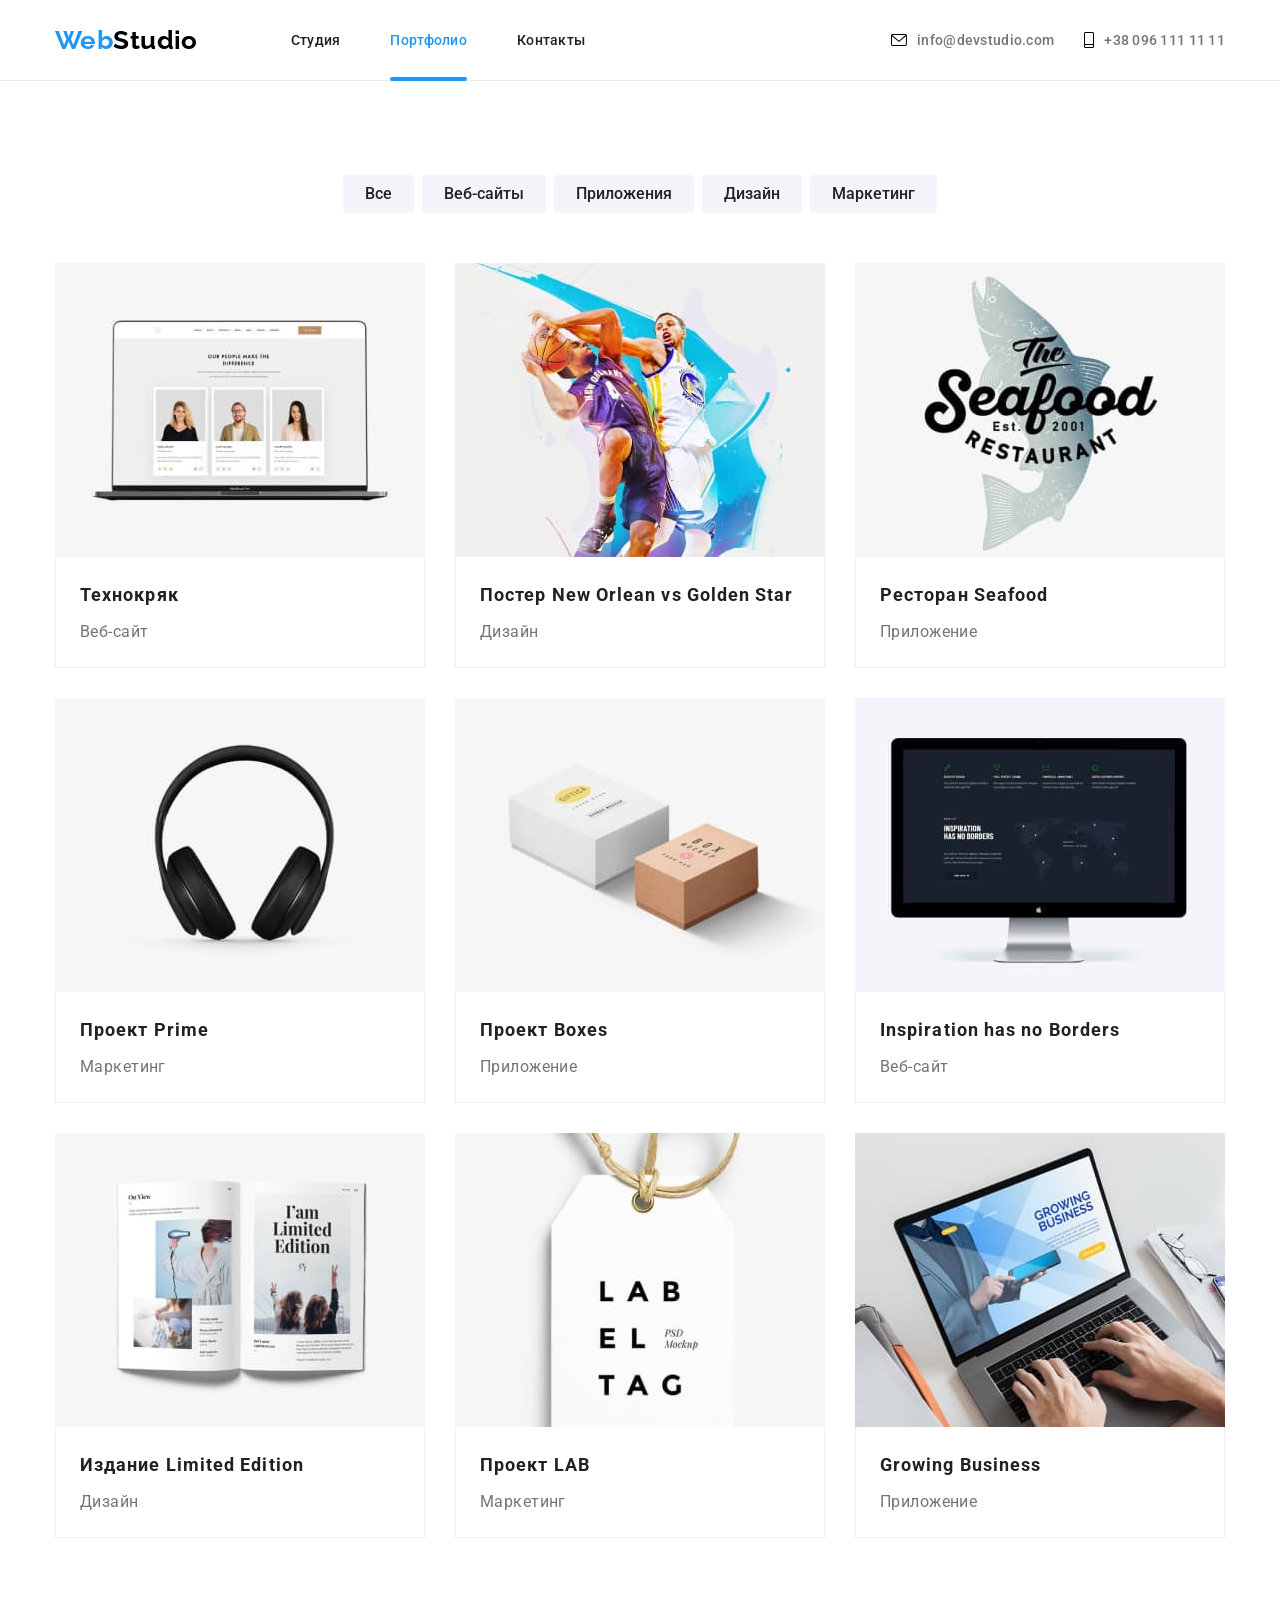
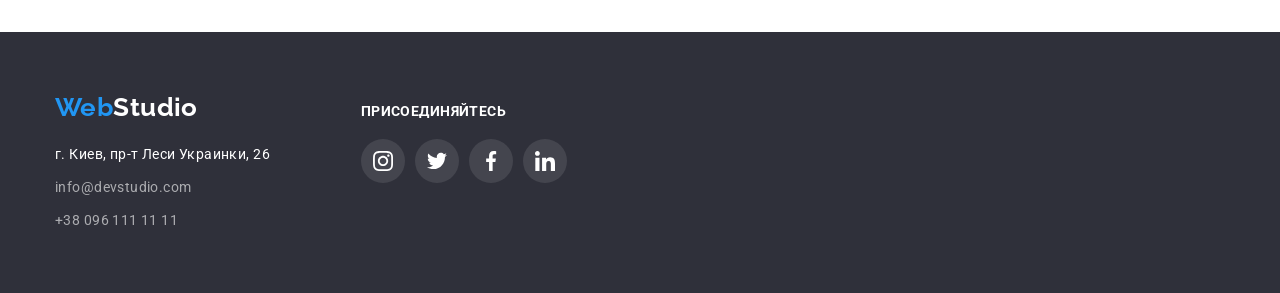
==== portfolio.html @ 58f890cc "Add files from HW5" ====
<!DOCTYPE html>
<html lang="ru">
  <head>
    <meta charset="UTF-8" />
    <meta http-equiv="X-UA-Compatible" content="IE=edge" />
    <meta name="viewport" content="width=device-width, initial-scale=1.0" />
    <title>WebStudio</title>
    <link rel="preconnect" href="https://fonts.googleapis.com" />
    <link rel="preconnect" href="https://fonts.gstatic.com" crossorigin />
    <link href="https://fonts.googleapis.com/css2?family=Roboto:wght@400;500;700;900&display=swap" rel="stylesheet" />
    <link
      rel="stylesheet"
      href="https://cdnjs.cloudflare.com/ajax/libs/modern-normalize/1.1.0/modern-normalize.min.css"
      integrity="sha512-wpPYUAdjBVSE4KJnH1VR1HeZfpl1ub8YT/NKx4PuQ5NmX2tKuGu6U/JRp5y+Y8XG2tV+wKQpNHVUX03MfMFn9Q=="
      crossorigin="anonymous"
      referrerpolicy="no-referrer"
    />
    <link rel="stylesheet" href="./css/styles.css" />
  </head>
  <body>
    <header class="header">
      <div class="container header-container">
        <nav class="nav">
          <a href="./index.html" class="logo"> <span class="logo-accent">Web</span>Studio </a>

          <ul class="list menu-list">
            <li class="menu-list-item"><a href="./index.html" class="link menu-list-link">Студия</a></li>
            <li class="menu-list-item"><a href="" class="link menu-list-link current">Портфолио</a></li>
            <li class="menu-list-item"><a href="" class="link menu-list-link">Контакты</a></li>
          </ul>
        </nav>

        <div class="auth">
          <a href="mailto:info@devstudio.com" class="link auth-link">
            <svg class="auth-icon" width="16" height="12">
              <use href="./img/sprite.svg#icon-envelope"></use>
            </svg>
            info@devstudio.com
          </a>
          <a href="tel:+380961111111" class="link auth-link">
            <svg class="auth-icon" width="10" height="18">
              <use href="./img/sprite.svg#icon-tel"></use>
            </svg>
            +38 096 111 11 11</a
          >
        </div>
      </div>
    </header>

    <main>
      <section class="section">
        <div class="container">
          <h1 class="section-title vusually-hidden">Портфолио</h1>

          <ul class="list filter-list">
            <li class="filter-list-item"><button type="button" class="btn btn-filter">Все</button></li>
            <li class="filter-list-item"><button type="button" class="btn btn-filter">Веб-сайты</button></li>
            <li class="filter-list-item"><button type="button" class="btn btn-filter">Приложения</button></li>
            <li class="filter-list-item"><button type="button" class="btn btn-filter">Дизайн</button></li>
            <li class="filter-list-item"><button type="button" class="btn btn-filter">Маркетинг</button></li>
          </ul>

          <ul class="list portfolio-list">
            <li class="portfolio-list-item">
              <div class="portfolio-list-thumb">
                <img src="./img/portfolio/img1.jpg" alt="Технокряк" width="370" height="294" />
                <div class="portfolio-list-text">
                  <p>
                    Технокряк это современная площадка распространения коронавируса. Компании используют эту платформу
                    для цифрового шпионажа и атак на защищённые сервера конкурентов.
                  </p>
                </div>
              </div>
              <div class="portfolio-list-info">
                <h2 class="portfolio-list-title">Технокряк</h2>
                <p class="portfolio-list-description">Веб-сайт</p>
              </div>
            </li>
            <li class="portfolio-list-item">
              <div class="portfolio-list-thumb">
                <img src="./img/portfolio/img2.jpg" alt="Постер New Orlean vs Golden Star" width="370" height="294" />
                <div class="portfolio-list-text">
                  <p>
                    Технокряк это современная площадка распространения коронавируса. Компании используют эту платформу
                    для цифрового шпионажа и атак на защищённые сервера конкурентов.
                  </p>
                </div>
              </div>
              <div class="portfolio-list-info">
                <h2 class="portfolio-list-title">Постер New Orlean vs Golden Star</h2>
                <p class="portfolio-list-description">Дизайн</p>
              </div>
            </li>
            <li class="portfolio-list-item">
              <div class="portfolio-list-thumb">
                <img src="./img/portfolio/img3.jpg" alt="Ресторан Seafood" width="370" height="294" />
                <div class="portfolio-list-text">
                  <p>
                    Технокряк это современная площадка распространения коронавируса. Компании используют эту платформу
                    для цифрового шпионажа и атак на защищённые сервера конкурентов.
                  </p>
                </div>
              </div>
              <div class="portfolio-list-info">
                <h2 class="portfolio-list-title">Ресторан Seafood</h2>
                <p class="portfolio-list-description">Приложение</p>
              </div>
            </li>
            <li class="portfolio-list-item">
              <div class="portfolio-list-thumb">
                <img src="./img/portfolio/img4.jpg" alt="Проект Prime" width="370" height="294" />
                <div class="portfolio-list-text">
                  <p>
                    Технокряк это современная площадка распространения коронавируса. Компании используют эту платформу
                    для цифрового шпионажа и атак на защищённые сервера конкурентов.
                  </p>
                </div>
              </div>
              <div class="portfolio-list-info">
                <h2 class="portfolio-list-title">Проект Prime</h2>
                <p class="portfolio-list-description">Маркетинг</p>
              </div>
            </li>
            <li class="portfolio-list-item">
              <div class="portfolio-list-thumb">
                <img src="./img/portfolio/img5.jpg" alt="Проект Boxes" width="370" height="294" />
                <div class="portfolio-list-text">
                  <p>
                    Технокряк это современная площадка распространения коронавируса. Компании используют эту платформу
                    для цифрового шпионажа и атак на защищённые сервера конкурентов.
                  </p>
                </div>
              </div>
              <div class="portfolio-list-info">
                <h2 class="portfolio-list-title">Проект Boxes</h2>
                <p class="portfolio-list-description">Приложение</p>
              </div>
            </li>
            <li class="portfolio-list-item">
              <div class="portfolio-list-thumb">
                <img src="./img/portfolio/img6.jpg" alt="Inspiration has no Borders" width="370" height="294" />
                <div class="portfolio-list-text">
                  <p>
                    Технокряк это современная площадка распространения коронавируса. Компании используют эту платформу
                    для цифрового шпионажа и атак на защищённые сервера конкурентов.
                  </p>
                </div>
              </div>
              <div class="portfolio-list-info">
                <h2 class="portfolio-list-title">Inspiration has no Borders</h2>
                <p class="portfolio-list-description">Веб-сайт</p>
              </div>
            </li>
            <li class="portfolio-list-item">
              <div class="portfolio-list-thumb">
                <img src="./img/portfolio/img7.jpg" alt="Издание Limited Edition" width="370" height="294" />
                <div class="portfolio-list-text">
                  <p>
                    Технокряк это современная площадка распространения коронавируса. Компании используют эту платформу
                    для цифрового шпионажа и атак на защищённые сервера конкурентов.
                  </p>
                </div>
              </div>
              <div class="portfolio-list-info">
                <h2 class="portfolio-list-title">Издание Limited Edition</h2>
                <p class="portfolio-list-description">Дизайн</p>
              </div>
            </li>
            <li class="portfolio-list-item">
              <div class="portfolio-list-thumb">
                <img src="./img/portfolio/img8.jpg" alt="Проект LAB" width="370" height="294" />
                <div class="portfolio-list-text">
                  <p>
                    Технокряк это современная площадка распространения коронавируса. Компании используют эту платформу
                    для цифрового шпионажа и атак на защищённые сервера конкурентов.
                  </p>
                </div>
              </div>
              <div class="portfolio-list-info">
                <h2 class="portfolio-list-title">Проект LAB</h2>
                <p class="portfolio-list-description">Маркетинг</p>
              </div>
            </li>
            <li class="portfolio-list-item">
              <div class="portfolio-list-thumb">
                <img src="./img/portfolio/img9.jpg" alt="" width="370" height="294" />
                <div class="portfolio-list-text">
                  <p>
                    Технокряк это современная площадка распространения коронавируса. Компании используют эту платформу
                    для цифрового шпионажа и атак на защищённые сервера конкурентов.
                  </p>
                </div>
              </div>
              <div class="portfolio-list-info">
                <h2 class="portfolio-list-title">Growing Business</h2>
                <p class="portfolio-list-description">Приложение</p>
              </div>
            </li>
          </ul>
        </div>
      </section>
    </main>

    <footer class="footer">
      <div class="container">
        <div class="footer-info">
          <a href="./index.html" class="logo"> <span class="logo-accent">Web</span>Studio </a>

          <address class="address">
            <ul class="list address-list">
              <li class="address-list-item">
                <a
                  href="https://goo.gl/maps/CX2gi69ugpHJVUcX7"
                  target="_blank"
                  rel="noopener noreferrer"
                  class="link address-list-link address-link"
                  >г. Киев, пр-т Леси Украинки, 26</a
                >
              </li>
              <li class="address-list-item">
                <a href="mailto:info@devstudio.com" class="link address-list-link">info@devstudio.com</a>
              </li>
              <li class="address-list-item">
                <a href="tel:+380961111111" class="link address-list-link">+38 096 111 11 11</a>
              </li>
            </ul>
          </address>
        </div>

        <div class="footer-appeal">
          <p class="appeal-text">присоединяйтесь</p>

          <ul class="list social-list">
            <li class="social-list-item">
              <a href="" class="social-list-link">
                <svg class="social-list-icon">
                  <use href="./img/sprite.svg#icon-instagram"></use>
                </svg>
              </a>
            </li>
            <li class="social-list-item">
              <a href="" class="social-list-link">
                <svg class="social-list-icon">
                  <use href="./img/sprite.svg#icon-twitter"></use>
                </svg>
              </a>
            </li>
            <li class="social-list-item">
              <a href="" class="social-list-link">
                <svg class="social-list-icon">
                  <use href="./img/sprite.svg#icon-facebook"></use>
                </svg>
              </a>
            </li>
            <li class="social-list-item">
              <a href="" class="social-list-link">
                <svg class="social-list-icon">
                  <use href="./img/sprite.svg#icon-linkedin"></use>
                </svg>
              </a>
            </li>
          </ul>
        </div>
      </div>
    </footer>
  </body>
</html>
---- css/styles.css ----
/* raleway-700 - latin */
@font-face {
  font-family: 'Raleway';
  font-style: normal;
  font-weight: 700;
  src: url('../fonts/raleway-v22-latin-700.eot'); /* IE9 Compat Modes */
  src: local(''), url('../fonts/raleway-v22-latin-700.eot?#iefix') format('embedded-opentype'),
    /* IE6-IE8 */ url('../fonts/raleway-v22-latin-700.woff2') format('woff2'),
    /* Super Modern Browsers */ url('../fonts/raleway-v22-latin-700.woff') format('woff'),
    /* Modern Browsers */ url('../fonts/raleway-v22-latin-700.ttf') format('truetype'),
    /* Safari, Android, iOS */ url('../fonts/raleway-v22-latin-700.svg#Raleway') format('svg'); /* Legacy iOS */
}

:root {
  --accent-color: #2196f3;
  --dark-color: #212121;
  --white-color: #ffffff;
  --text-color: #757575;
  --logo-color: #000000;
  --pale-color: rgba(255, 255, 255, 0.6);
  --pale-bg-color: #f5f4fa;
  --icon-color: #afb1b8;
}

body {
  font-family: 'Roboto', sans-serif;
  font-size: 14px;
  line-height: 1.714;
  letter-spacing: 0.03em;
  color: var(--text-color);
}

h1,
h2,
h3,
h4,
h5,
h6,
p {
  margin: 0;
}

img {
  display: block;
  max-width: 100%;
  height: auto;
}

.container {
  width: 1200px;
  margin: 0 auto;
  padding-left: 15px;
  padding-right: 15px;
}

.social-list {
  display: flex;
  justify-content: space-between;
}

.social-list-link {
  display: flex;
  justify-content: center;
  align-items: center;
  width: 44px;
  height: 44px;
  border-radius: 50%;

  transition: background-color 250ms cubic-bezier(0.4, 0, 0.2, 1);
}

.social-list-icon {
  width: 20px;
  height: 20px;

  transition: fill 250ms cubic-bezier(0.4, 0, 0.2, 1);
}

.social-list-link:hover,
.social-list-link:focus {
  background-color: var(--accent-color);
}

.social-list-link:hover .social-list-icon {
  fill: var(--white-color);
}

/* utils classes */

.list {
  list-style: none;
  margin: 0;
  padding: 0;
}

.link {
  text-decoration: none;
}

.btn {
  font-size: 16px;
  border: none;
  border-radius: 4px;
  cursor: pointer;
}

.vusually-hidden {
  position: absolute;
  width: 1px;
  height: 1px;
  margin: -1px;
  padding: 0;
  border: 0;

  white-space: nowrap;
  clip-path: inset(100%);
  clip: rect(0 0 0 0);
  overflow: hidden;
}

/* section */
.section {
  padding-top: 94px;
  padding-bottom: 94px;
}

.section.no-top-padding {
  padding-top: 0;
}

.section-title {
  margin-bottom: 50px;
  font-size: 36px;
  line-height: 1.167;
  text-align: center;
  color: var(--dark-color);
}

/* header */
.header {
  border-bottom: 1px solid #ececec;
}

.header-container {
  display: flex;
  align-items: center;
}

.nav {
  display: flex;
  align-items: center;
}

.logo {
  margin-right: 93px;
  font-family: 'Raleway', sans-serif;
  font-weight: 700;
  font-size: 26px;
  line-height: 1.192;
  color: var(--logo-color);
  text-decoration: none;
}

.logo-accent {
  color: var(--accent-color);
}

.menu-list {
  display: flex;
}

.menu-list-item:not(:last-child) {
  margin-right: 50px;
}

.menu-list-link {
  display: block;
  padding-top: 32px;
  padding-bottom: 32px;
  font-weight: 500;
  line-height: 1.143;
  letter-spacing: 0.02em;
  color: var(--dark-color);

  transition: color 250ms cubic-bezier(0.4, 0, 0.2, 1);
}

.menu-list-link:hover,
.menu-list-link:focus {
  color: var(--accent-color);
}

.menu-list-link.current {
  position: relative;
  color: var(--accent-color);
}

.menu-list-link.current::after {
  content: '';
  position: absolute;
  left: 0;
  bottom: -1px;
  width: 100%;
  height: 4px;
  background-color: var(--accent-color);
  border-radius: 2px;
}

.auth {
  display: flex;
  margin-left: auto;
}

.auth-link {
  display: flex;
  align-items: center;
  font-weight: 500;
  line-height: 1.143;
  letter-spacing: 0.02em;
  color: var(--text-color);

  transition: color 250ms cubic-bezier(0.4, 0, 0.2, 1);
}

.auth-link:not(:last-child) {
  margin-right: 30px;
}

.auth-link:hover,
.auth-link:focus {
  color: var(--accent-color);
}

.auth-link:hover .auth-icon,
.auth-link:focus .auth-icon {
  fill: var(--accent-color);
}

.auth-icon {
  margin-right: 10px;
}

/* hero */
.hero {
  max-width: 1600px;
  margin: 0 auto;
  padding-top: 200px;
  padding-bottom: 200px;
  background-color: #2f303a;
  background-image: linear-gradient(rgba(47, 48, 58, 0.4), rgba(47, 48, 58, 0.4)), url(../img/bg-hero.jpg);
}

.hero-content {
  width: 696px;
  margin: 0 auto;
  text-align: center;
}

.hero-title {
  margin-bottom: 30px;
  font-weight: 900;
  font-size: 44px;
  line-height: 1.364;
  letter-spacing: 0.06em;
  text-transform: uppercase;
  color: var(--white-color);
}

.btn-hero {
  padding: 10px 32px;
  font-family: 'Roboto', sans-serif;
  font-weight: 700;
  line-height: 1.875;
  letter-spacing: 0.06em;
  color: var(--white-color);
  background-color: var(--accent-color);
  box-shadow: 0px 4px 4px rgba(0, 0, 0, 0.15);

  transition: color 250ms cubic-bezier(0.4, 0, 0.2, 1), background-color 250ms cubic-bezier(0.4, 0, 0.2, 1);
}

.btn-hero:hover,
.btn-hero:focus {
  color: var(--accent-color);
  background-color: var(--white-color);
}

/* advantages */
.advantages-list {
  display: flex;
  margin-left: -30px;
  margin-top: -30px;
}

.advantages-list-item {
  flex-basis: calc(100% / 4 - 30px);
  margin-left: 30px;
  margin-top: 30px;
}

.advantages-list-image {
  display: flex;
  justify-content: center;
  align-items: center;
  margin-bottom: 30px;
  width: 270px;
  height: 120px;
  background-color: var(--pale-bg-color);
  border-radius: 4px;
}

.advantages-list-icon {
  width: 70px;
  height: 70px;
}

.advantages-list-title {
  margin-bottom: 10px;
  font-size: 14px;
  line-height: 1.143;
  text-transform: uppercase;
  color: var(--dark-color);
}

/* features */
.features-list {
  display: flex;
  margin-left: -30px;
  margin-top: -30px;
}

.features-list-item {
  position: relative;
  flex-basis: calc(100% / 3 - 30px);
  margin-left: 30px;
  margin-top: 30px;
}

.features-list-info {
  position: absolute;
  left: 0;
  bottom: 0;
  width: 100%;
  padding: 27px 82px;
  font-weight: 700;
  line-height: 1.143;
  text-align: center;
  text-transform: uppercase;
  color: var(--white-color);
  background-color: rgba(47, 48, 58, 0.8);
}

/* team */
.team-section {
  background-color: var(--pale-bg-color);
}

.team-list {
  display: flex;
  margin-left: -30px;
  margin-top: -30px;
}

.team-list-item {
  flex-basis: calc(100% / 4 - 30px);
  margin-left: 30px;
  margin-top: 30px;
  box-shadow: 0px 1px 3px rgba(0, 0, 0, 0.12), 0px 1px 1px rgba(0, 0, 0, 0.14), 0px 2px 1px rgba(0, 0, 0, 0.2);
  border-radius: 0px 0px 4px 4px;
}

.team-list-info {
  padding: 30px 32px;
  text-align: center;
  background-color: var(--white-color);
}

.team-list .team-list-title {
  margin-bottom: 10px;
  font-weight: 500;
  font-size: 16px;
  line-height: 1.188;
  color: var(--dark-color);
}

.team-list-position {
  margin-bottom: 16px;
  font-size: 16px;
  line-height: 1.188;
}

.team-list .social-list-icon {
  fill: var(--icon-color);
}

/* clients */

.clients-list {
  display: flex;
  justify-content: space-between;
}

.clients-list-link {
  display: flex;
  justify-content: center;
  align-items: center;
  width: 170px;
  height: 92px;
  border: 1px solid var(--icon-color);
  border-radius: 4px;

  transition: border-color 250ms cubic-bezier(0.4, 0, 0.2, 1);
}

.clients-list-link:hover,
.clients-list-link:focus {
  border-color: var(--accent-color);
}

.clients-list-icon {
  width: 106px;
  height: 60px;
  fill: var(--icon-color);

  transition: fill 250ms cubic-bezier(0.4, 0, 0.2, 1);
}

.clients-list-link:hover .clients-list-icon,
.clients-list-link:focus .clients-list-icon {
  fill: var(--accent-color);
}

/* filter */
.filter-list {
  display: flex;
  justify-content: center;
  margin-bottom: 50px;
}

.filter-list-item:not(:last-child) {
  margin-right: 8px;
}

.btn-filter {
  padding: 6px 22px;
  font-weight: 500;
  line-height: 1.625;
  color: var(--dark-color);
  background-color: var(--pale-bg-color);

  transition: color 250ms cubic-bezier(0.4, 0, 0.2, 1), background-color 250ms cubic-bezier(0.4, 0, 0.2, 1),
    box-shadow 250ms cubic-bezier(0.4, 0, 0.2, 1);
}

.btn-filter:hover,
.btn-filter:focus {
  color: var(--white-color);
  background-color: var(--accent-color);
  box-shadow: 0px 3px 1px rgba(0, 0, 0, 0.1), 0px 1px 2px rgba(0, 0, 0, 0.08), 0px 2px 2px rgba(0, 0, 0, 0.12);
}

/* portfolio */
.portfolio-list {
  display: flex;
  flex-wrap: wrap;
  margin-left: -30px;
  margin-top: -30px;
}

.portfolio-list-item {
  flex-basis: calc(100% / 3 - 30px);
  margin-left: 30px;
  margin-top: 30px;

  transition: box-shadow 250ms cubic-bezier(0.4, 0, 0.2, 1);
}

.portfolio-list-item:hover {
  box-shadow: 0px 1px 1px rgba(0, 0, 0, 0.12), 0px 4px 4px rgba(0, 0, 0, 0.06), 1px 4px 6px rgba(0, 0, 0, 0.16);
}

.portfolio-list-item:hover .portfolio-list-text {
  transform: translateY(0);
}

.portfolio-list-thumb {
  position: relative;
  width: 370px;
  height: 294px;
  overflow: hidden;
}

.portfolio-list-text {
  position: absolute;
  left: 0;
  top: 0;
  width: 100%;
  height: 100%;
  padding: 63px 24px;
  font-size: 18px;
  line-height: 1.556;
  color: var(--white-color);
  background-color: rgba(33, 150, 243, 0.9);

  transform: translateY(100%);
  transition: transform 250ms cubic-bezier(0.4, 0, 0.2, 1);
}

.portfolio-list-info {
  padding: 20px 24px;
  border: 1px solid #eeeeee;
  border-top: none;
}

.portfolio-list-title {
  margin-bottom: 4px;
  font-size: 18px;
  line-height: 2;
  letter-spacing: 0.06em;
  color: var(--dark-color);
}

.portfolio-list-description {
  font-size: 16px;
  line-height: 1.875;
  color: var(--text-color);
}

/* footer */
.footer {
  padding-top: 60px;
  padding-bottom: 60px;
  background-color: #2f303a;
}

.footer .container {
  display: flex;
  align-items: baseline;
}

.footer-info {
  margin-right: 70px;
}

.footer .logo {
  display: block;
  margin-bottom: 20px;
  color: var(--white-color);
}

.address {
  font-style: normal;
}

.address-list-item:not(:last-child) {
  margin-bottom: 9px;
}

.address-list-link {
  color: var(--pale-color);

  transition: color 250ms cubic-bezier(0.4, 0, 0.2, 1);
}

.address-list-link:hover,
.address-list-link:focus {
  color: var(--accent-color);
}

.address-link {
  color: var(--white-color);
}

.appeal-text {
  margin-bottom: 20px;
  font-weight: 700;
  line-height: 1.143;
  text-transform: uppercase;
  color: var(--white-color);
}

.footer .social-list-item:not(:last-child) {
  margin-right: 10px;
}

.footer .social-list-link {
  background-color: rgba(255, 255, 255, 0.1);

  transition: background-color 250ms cubic-bezier(0.4, 0, 0.2, 1);
}

.footer .social-list-link:hover,
.footer .social-list-link:focus {
  background-color: var(--accent-color);
}

.footer .social-list-icon {
  fill: var(--white-color);
}

/* modal */
.backdrop {
  position: fixed;
  left: 0;
  top: 0;
  width: 100%;
  height: 100%;
  background-color: rgba(0, 0, 0, 0.2);

  /* transition: all 250ms cubic-bezier(0.4, 0, 0.2, 1); */
}

.backdrop.is-hidden .modal {
  transform: translate(-50%, -50%) scale(0);
}

.modal {
  position: absolute;
  top: 50%;
  left: 50%;
  z-index: 100;
  width: 528px;
  min-height: 581px;
  background: var(--white-color);
  box-shadow: 0px 1px 3px rgba(0, 0, 0, 0.12), 0px 1px 1px rgba(0, 0, 0, 0.14), 0px 2px 1px rgba(0, 0, 0, 0.2);
  border-radius: 4px;
  transform: translate(-50%, -50%) scale(1);

  transition: transform 250ms cubic-bezier(0.4, 0, 0.2, 1);
}

.btn-close {
  position: absolute;
  top: 8px;
  right: 8px;
  display: flex;
  justify-content: center;
  align-items: center;
  width: 30px;
  height: 30px;
  background-color: transparent;
  border: 1px solid rgba(0, 0, 0, 0.1);
  border-radius: 50%;
  cursor: pointer;
}

.btn-close-icon {
  width: 18px;
  height: 18px;
}

.is-hidden {
  opacity: 0;
  visibility: hidden;
  pointer-events: none;
}
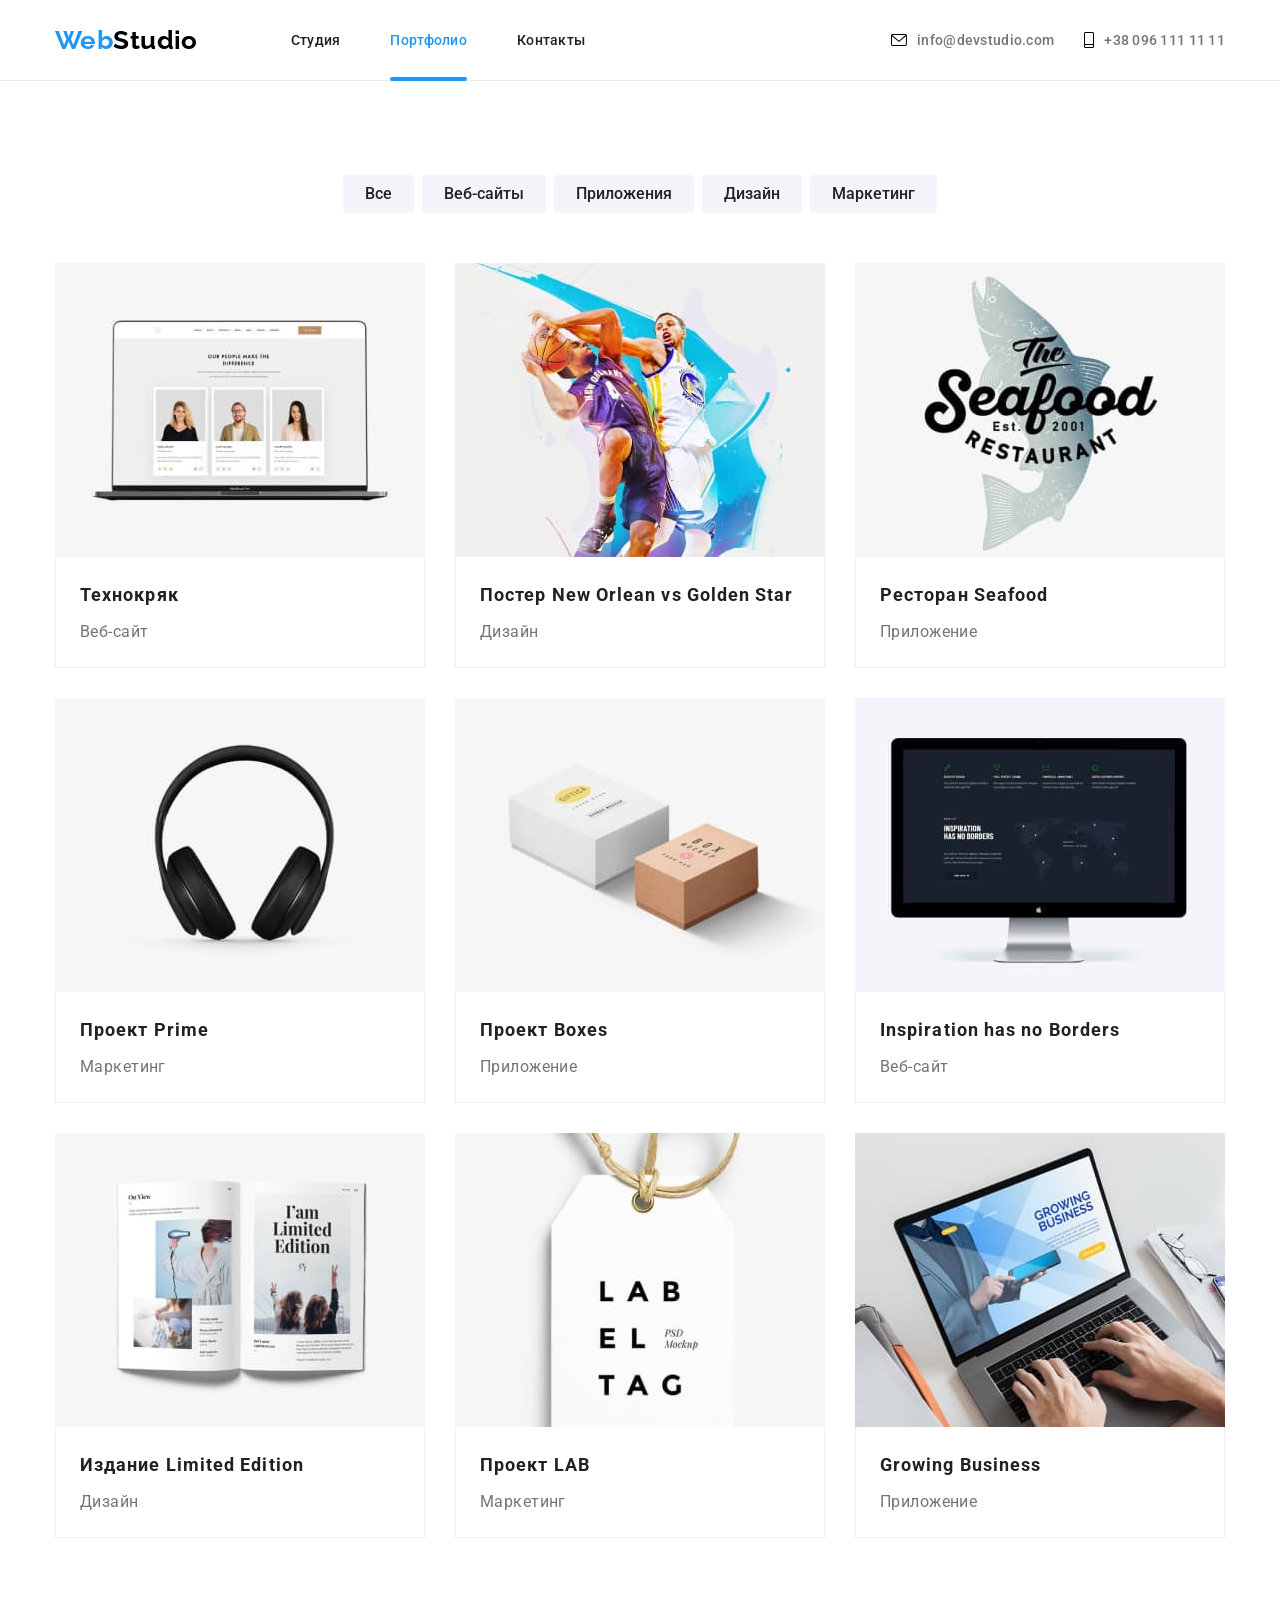
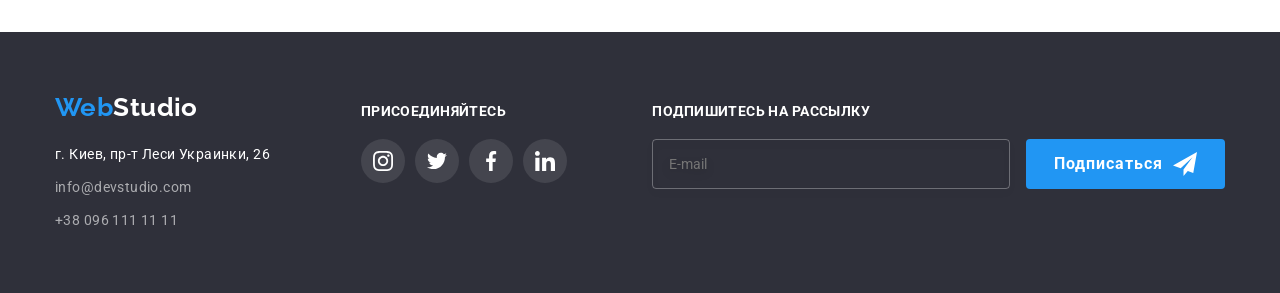
==== commit 8388f1b5: "Add form into modal window and sign up part into footer" ====
--- a/portfolio.html
+++ b/portfolio.html
@@ -261,6 +261,19 @@
             </li>
           </ul>
         </div>
+
+        <div class="footer-signup">
+          <p class="appeal-text">Подпишитесь на рассылку</p>
+
+          <form class="footer-form">
+            <div class="footer-form-wrapper">
+              <input type="email" name="email" placeholder="E-mail" class="footer-form-field" />
+              <button type="submit" class="btn footer-form-btn">
+                Подписаться <svg class="footer-form-icon"><use href="./img/sprite.svg#icon-telegram"></use></svg>
+              </button>
+            </div>
+          </form>
+        </div>
       </div>
     </footer>
   </body>
--- a/css/styles.css
+++ b/css/styles.css
@@ -598,6 +598,60 @@
   fill: var(--white-color);
 }
 
+.footer-signup {
+  margin-left: auto;
+}
+
+.footer-form-wrapper {
+  display: flex;
+}
+
+.footer-form-field {
+  width: 358px;
+  margin-right: 16px;
+  padding: 16px;
+  border: 1px solid rgba(255, 255, 255, 0.3);
+  box-sizing: border-box;
+  filter: drop-shadow(0px 4px 4px rgba(0, 0, 0, 0.15));
+  border-radius: 4px;
+  background-color: transparent;
+  outline: none;
+}
+
+.footer-form-btn {
+  display: flex;
+  align-items: center;
+  padding: 10px 28px;
+  font-weight: 700;
+  font-size: 16px;
+  line-height: 1.875;
+  letter-spacing: 0.06em;
+  color: var(--white-color);
+  background-color: var(--accent-color);
+
+  transition: color 250ms cubic-bezier(0.4, 0, 0.2, 1), background-color 250ms cubic-bezier(0.4, 0, 0.2, 1);
+}
+
+.footer-form-icon {
+  margin-left: 10px;
+  width: 24px;
+  height: 24px;
+  fill: var(--white-color);
+
+  transition: fill 250ms cubic-bezier(0.4, 0, 0.2, 1);
+}
+
+.footer-form-btn:hover,
+.footer-form-btn:focus {
+  color: var(--accent-color);
+  background-color: var(--white-color);
+}
+
+.footer-form-btn:hover .footer-form-icon,
+.footer-form-btn:focus .footer-form-icon {
+  fill: var(--accent-color);
+}
+
 /* modal */
 .backdrop {
   position: fixed;
@@ -621,6 +675,7 @@
   z-index: 100;
   width: 528px;
   min-height: 581px;
+  padding: 40px;
   background: var(--white-color);
   box-shadow: 0px 1px 3px rgba(0, 0, 0, 0.12), 0px 1px 1px rgba(0, 0, 0, 0.14), 0px 2px 1px rgba(0, 0, 0, 0.2);
   border-radius: 4px;
@@ -644,9 +699,16 @@
   cursor: pointer;
 }
 
+.btn-close:hover .btn-close-icon,
+.btn-close:focus .btn-close-icon {
+  fill: var(--accent-color);
+}
+
 .btn-close-icon {
   width: 18px;
   height: 18px;
+
+  transition: fill 250ms cubic-bezier(0.4, 0, 0.2, 1);
 }
 
 .is-hidden {
@@ -654,3 +716,122 @@
   visibility: hidden;
   pointer-events: none;
 }
+
+.modal-form-appeal {
+  margin-bottom: 12px;
+  font-weight: 700;
+  font-size: 20px;
+  line-height: 1.15;
+  color: var(--dark-color);
+}
+
+.modal-form-label {
+  font-size: 12px;
+  line-height: 1.167;
+  letter-spacing: 0.01em;
+}
+
+.modal-form-wrapper {
+  position: relative;
+  display: block;
+  margin-top: 4px;
+  margin-bottom: 10px;
+}
+
+.modal-form-field {
+  display: block;
+  width: 100%;
+  padding: 11px 12px;
+}
+
+.modal-form-icon {
+  position: absolute;
+  top: 50%;
+  left: 12px;
+  width: 18px;
+  height: 18px;
+  transform: translateY(-50%);
+  transition: fill 250ms cubic-bezier(0.4, 0, 0.2, 1);
+}
+
+.modal-form-textarea {
+  display: block;
+  margin-top: 4px;
+  margin-bottom: 20px;
+  padding: 12px 16px;
+  width: 100%;
+  min-height: 120px;
+  resize: none;
+}
+
+.modal-form-textarea::placeholder {
+  font-size: 12px;
+  line-height: 1.167;
+  letter-spacing: 0.01em;
+  color: rgba(117, 117, 117, 0.5);
+}
+
+.modal-form-field,
+.modal-form-textarea {
+  border: 1px solid rgba(33, 33, 33, 0.2);
+  border-radius: 4px;
+  outline: none;
+
+  transition: border-color 250ms cubic-bezier(0.4, 0, 0.2, 1);
+}
+
+.modal-form-field:focus,
+.modal-form-textarea:focus {
+  border-color: var(--accent-color);
+}
+
+.modal-form-field:focus + .modal-form-icon {
+  fill: var(--accent-color);
+}
+
+.modal-form-agreement {
+  display: flex;
+  justify-content: center;
+  align-items: center;
+  margin-bottom: 30px;
+  text-align: center;
+}
+
+.modal-form-agreement::before {
+  content: '';
+  display: inline-block;
+  width: 16px;
+  height: 15px;
+  margin-right: 7px;
+  background-image: url(../img/icon-checkbox.svg);
+}
+
+.modal-form-checkbox:checked + .modal-form-agreement::before {
+  background-image: url(../img/icon-checked.svg);
+}
+
+.modal-form-link {
+  margin-left: 5px;
+  color: var(--accent-color);
+}
+
+.modal-form-btn {
+  display: block;
+  margin: 0 auto;
+  padding: 10px 56px;
+  font-weight: 700;
+  line-height: 1.875;
+  letter-spacing: 0.06em;
+  background: var(--accent-color);
+  color: var(--white-color);
+  box-shadow: 0px 4px 4px rgba(0, 0, 0, 0.15);
+  border-radius: 4px;
+
+  transition: background-color 250ms cubic-bezier(0.4, 0, 0.2, 1);
+}
+
+.modal-form-btn:hover,
+.modal-form-btn:focus {
+  background-color: var(--white-color);
+  color: var(--accent-color);
+}
